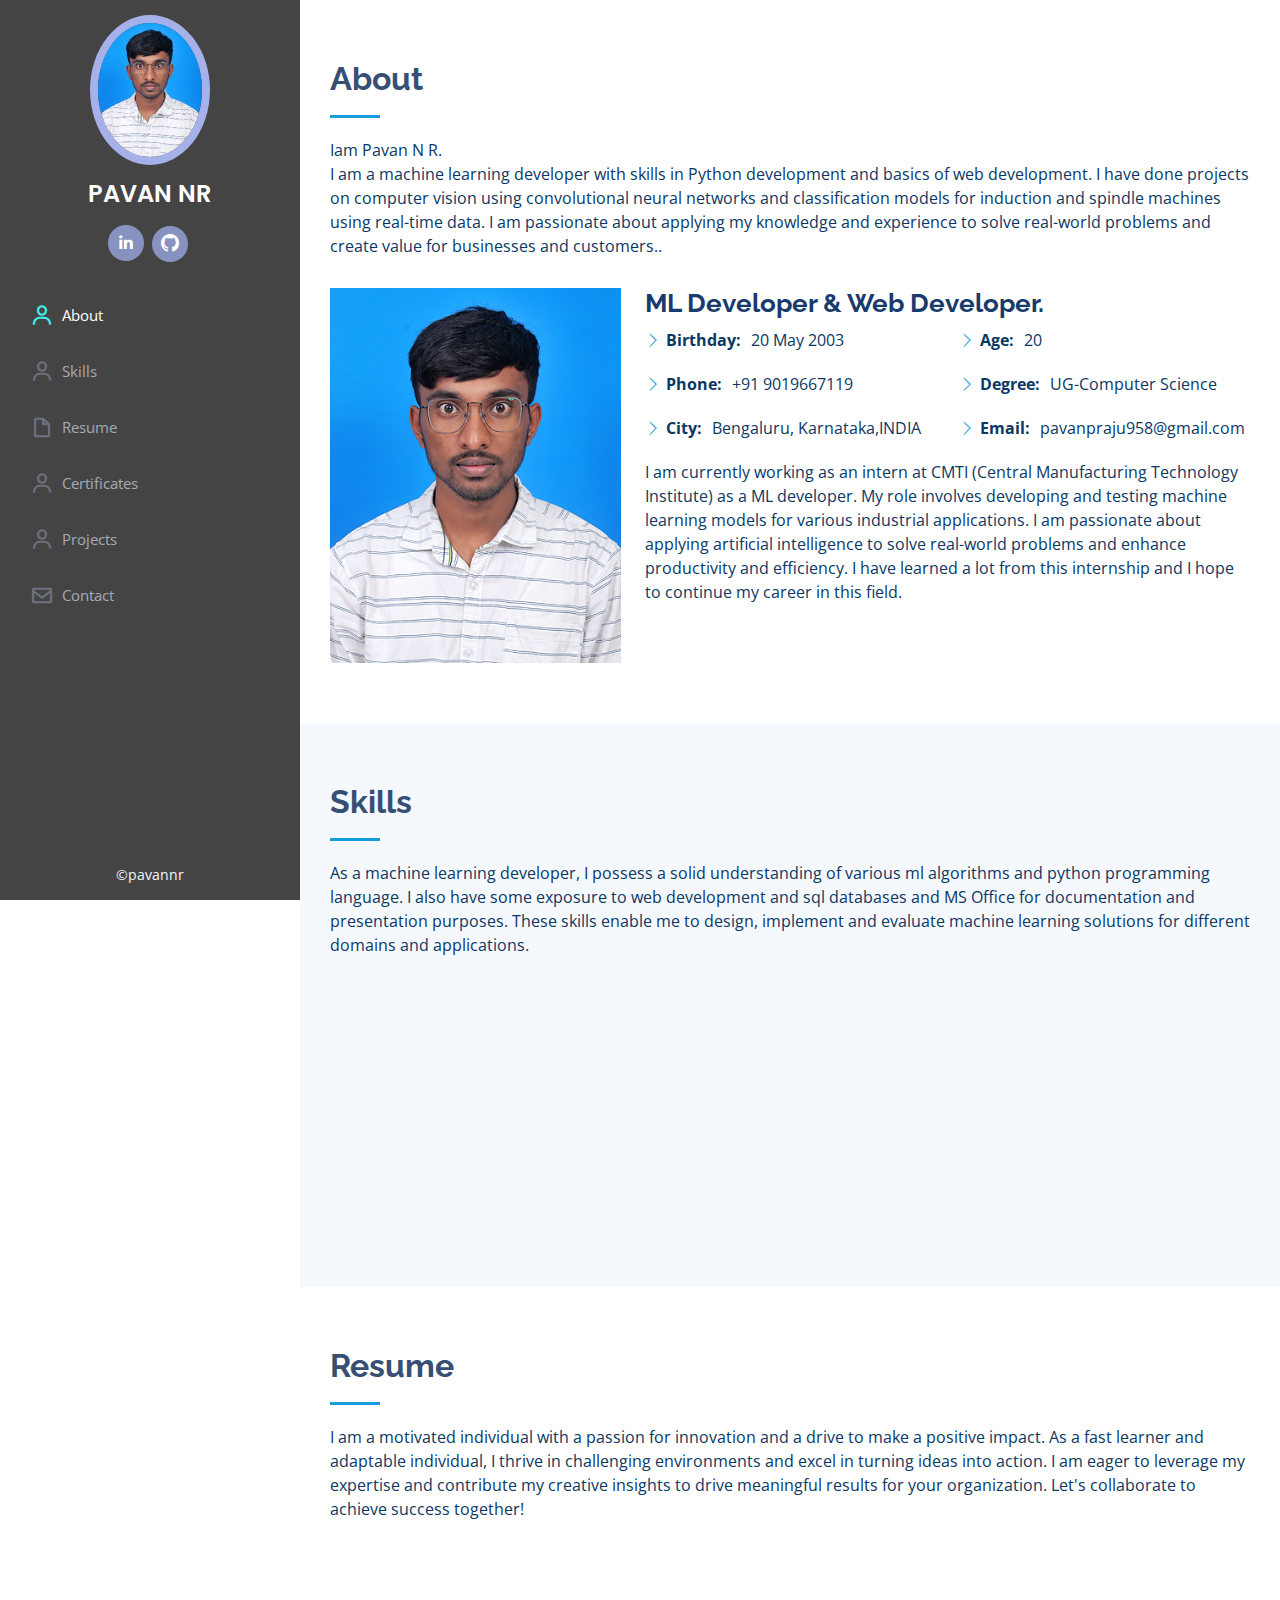
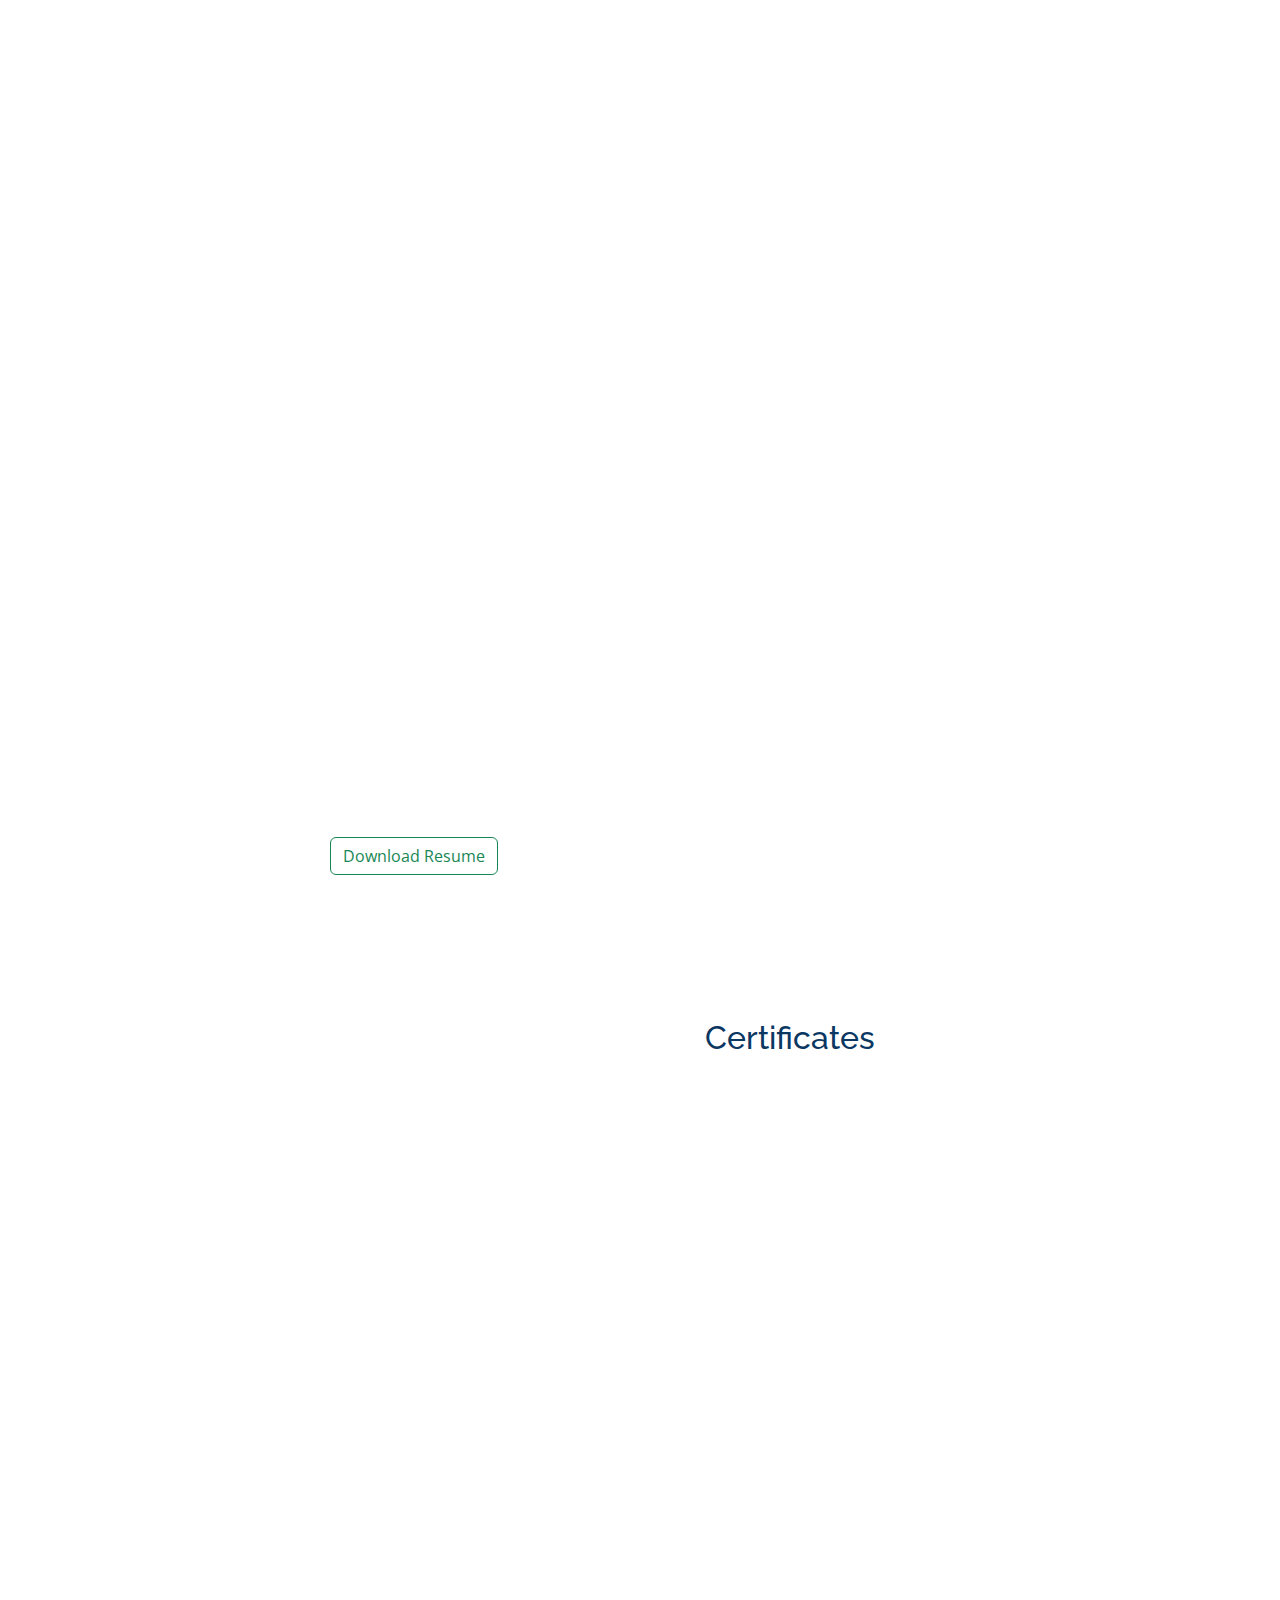
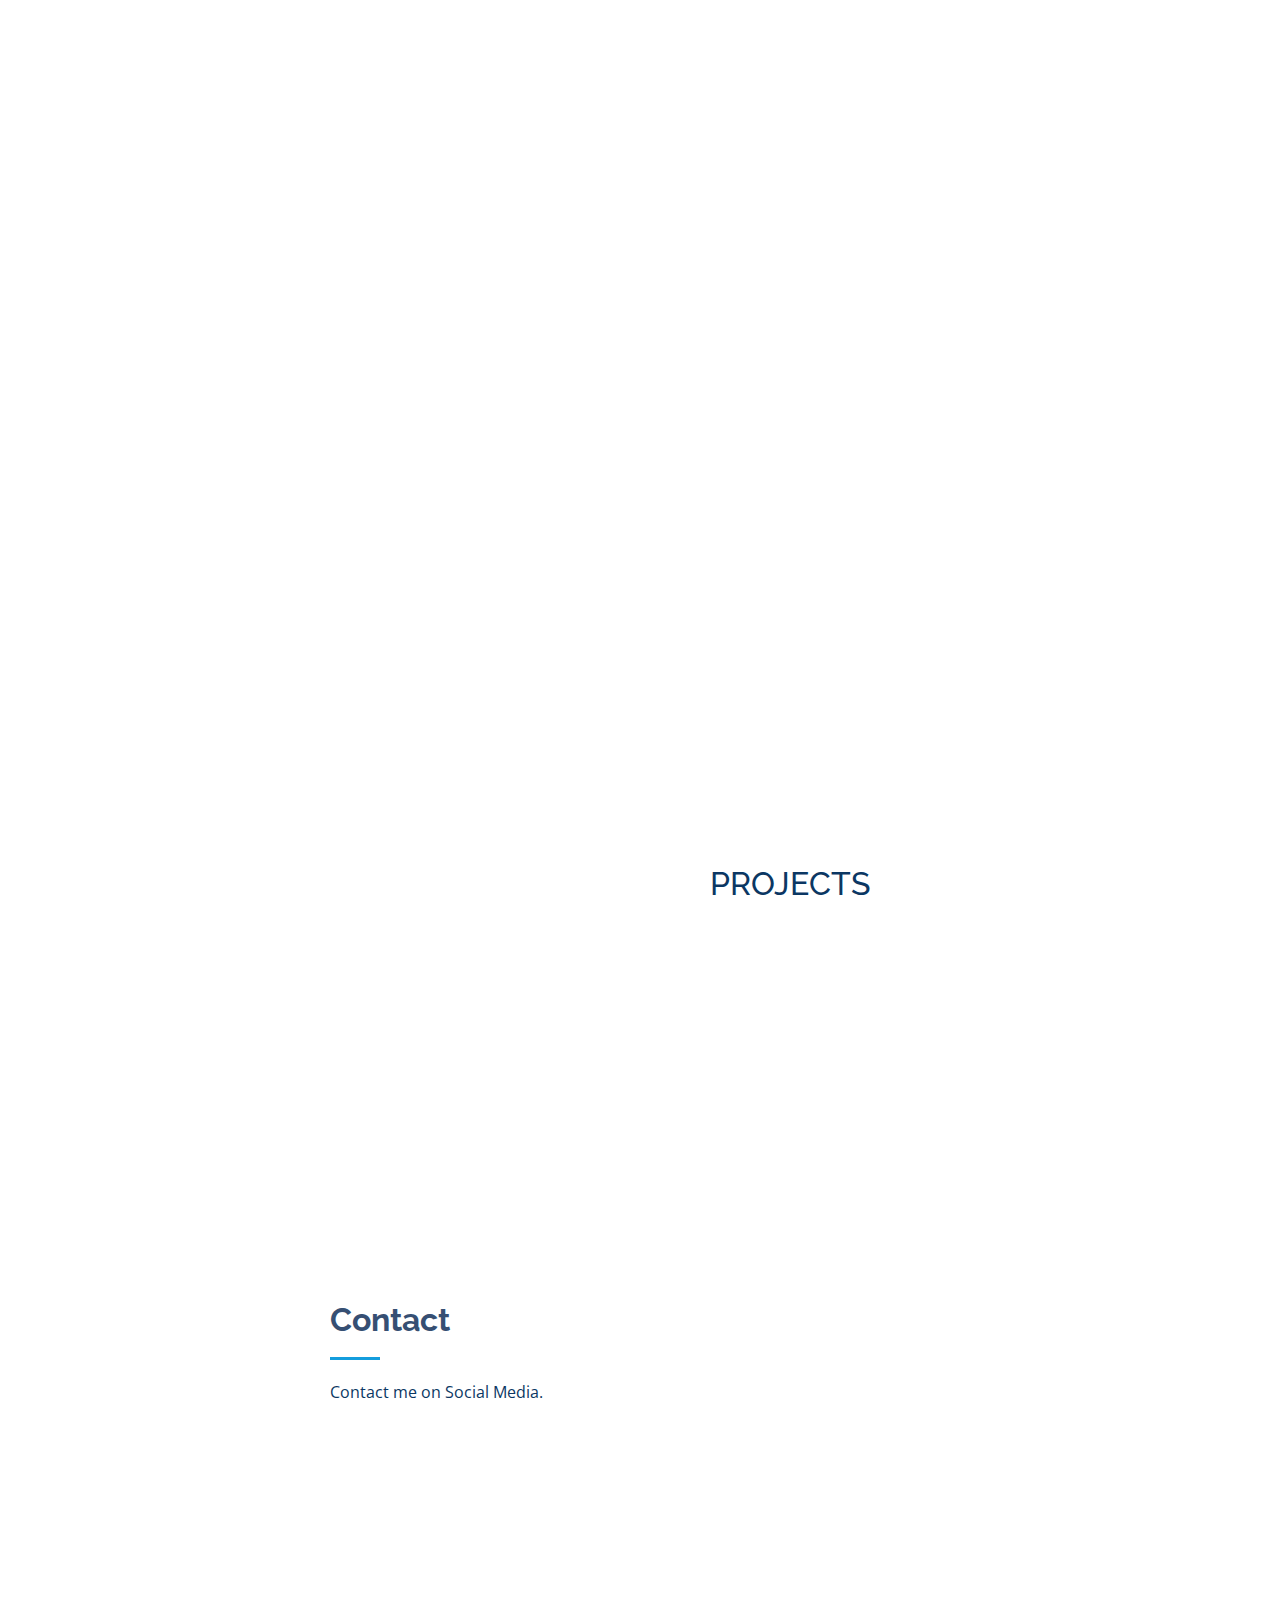
==== index.html @ 9318cbfc "Add files via upload" ====
<!DOCTYPE html>
<html lang="en">

<head>
    <meta charset="utf-8">
    <meta content="width=device-width, initial-scale=1.0" name="viewport">

    <title>Portfolio-Pavan</title>
    <meta content="" name="description">
    <meta content="" name="keywords">

    <link
        href="https://fonts.googleapis.com/css?family=Open+Sans:300,300i,400,400i,600,600i,700,700i|Raleway:300,300i,400,400i,500,500i,600,600i,700,700i|Poppins:300,300i,400,400i,500,500i,600,600i,700,700i"
        rel="stylesheet">

    <link href="styles/aos/aos.css" rel="stylesheet">
    <link href="styles/bootstrap/css/bootstrap.min.css" rel="stylesheet">
    <link href="styles/bootstrap-icons/bootstrap-icons.css" rel="stylesheet">
    <link href="styles/boxicons/css/boxicons.min.css" rel="stylesheet">
    <link href="styles/glightbox/css/glightbox.min.css" rel="stylesheet">
    <link href="styles/swiper/swiper-bundle.min.css" rel="stylesheet">

    <link href="css/style.css" rel="stylesheet">

</head>

<body>

    <i class="bi bi-list mobile-nav-toggle d-xl-none"></i>

    <header id="header">
        <div class="d-flex flex-column">

            <div class="profile">
                <img src="images/profile.jpg" alt="" class="img-fluid rounded-circle">
                <h1 class="text-light"><a href="index.html">PAVAN NR</a></h1>
                <div class="social-links mt-3 text-center">
                    <a href="https://www.linkedin.com/in/pavannr/" class="linkedin"><i class="bx bxl-linkedin"></i></a>
                    <a href="https://github.com/PavanNR958/" class="github"><i class="bi bi-github"></i></a>
                </div>
            </div>

            <nav id="navbar" class="nav-menu navbar">
                <ul>
                    <li><a href="#about" class="nav-link scrollto"><i class="bx bx-user"></i> <span>About</span></a>
                    </li>
                    <li><a href="#skills" class="nav-link scrollto"><i class="bx bx-user"></i> <span>Skills</span></a>
                    </li>
                    <li><a href="#resume" class="nav-link scrollto"><i class="bx bx-file-blank"></i>
                            <span>Resume</span></a></li>
                    <li><a href="#certificates" class="nav-link scrollto"><i class="bx bx-user"></i>
                            <span>Certificates</span></a></li>
                    <li><a href="#projects" class="nav-link scrollto"><i class="bx bx-user"></i>
                            <span>Projects</span></a></li>
                    <li><a href="#contact" class="nav-link scrollto"><i class="bx bx-envelope"></i>
                            <span>Contact</span></a></li>
                </ul>
            </nav>
        </div>
    </header>

    <main id="main">

        <section id="about" class="about">
            <div class="container">

                <div class="section-title">
                    <h2>About</h2>
                    <p>Iam Pavan N R.</h6>
                    <p>I am a machine learning developer with skills in Python development and basics of web
                        development. I have done projects on computer vision using convolutional neural networks and
                        classification models for induction and spindle machines using real-time data. I am passionate
                        about applying my knowledge and experience to solve real-world problems and create value for
                        businesses and customers..</p>
                </div>

                <div class="row">
                    <div class="col-lg-4" data-aos="fade-right">
                        <img src="images/profile.jpg" class="img-fluid" alt="">
                    </div>
                    <div class="col-lg-8 pt-4 pt-lg-0 content" data-aos="fade-left">
                        <h3>ML Developer &amp; Web Developer.</h3>
                        <div class="row">
                            <div class="col-lg-6">
                                <ul>
                                    <li><i class="bi bi-chevron-right"></i> <strong>Birthday:</strong> <span>20 May
                                            2003</span></li>
                                    <li><i class="bi bi-chevron-right"></i> <strong>Phone:</strong> <span>+91 9019667119
                                        </span></li>
                                    <li><i class="bi bi-chevron-right"></i> <strong>City:</strong> <span>Bengaluru,
                                            Karnataka,INDIA</span></li>
                                </ul>
                            </div>
                            <div class="col-lg-6">
                                <ul>
                                    <li><i class="bi bi-chevron-right"></i> <strong>Age:</strong> <span>20</span></li>
                                    <li><i class="bi bi-chevron-right"></i> <strong>Degree:</strong> <span>UG-Computer
                                            Science</span>
                                    </li>
                                    <li><i class="bi bi-chevron-right"></i> <strong>Email:</strong>
                                        <span>pavanpraju958@gmail.com</span>
                                    </li>
                                </ul>
                            </div>
                        </div>
                        <p>
                            I am currently working as an intern at CMTI (Central Manufacturing Technology Institute) as
                            a ML developer. My role involves developing and testing machine learning models for various
                            industrial applications. I am passionate about applying artificial intelligence to solve
                            real-world problems and enhance productivity and efficiency. I have learned a lot from this
                            internship and I hope to continue my career in this field.
                        </p>
                    </div>
                </div>

            </div>
        </section>

        <section id="skills" class="skills section-bg">
            <div class="container">

                <div class="section-title">
                    <h2>Skills</h2>
                    <p>As a machine learning developer, I possess a solid understanding of various ml algorithms and
                        python programming language. I also have some exposure to web development and sql databases and
                        MS Office for documentation and presentation purposes.
                        These skills enable me to design, implement and evaluate machine learning solutions for
                        different domains and applications.</p>
                </div>

                <div class="row skills-content">

                    <div class="col-lg-6" data-aos="fade-up">

                        <div class="progress">
                            <span class="skill">HTML <i class="val">100%</i></span>
                            <div class="progress-bar-wrap">
                                <div class="progress-bar" role="progressbar" aria-valuenow="100" aria-valuemin="0"
                                    aria-valuemax="100">
                                </div>
                            </div>
                        </div>

                        <div class="progress">
                            <span class="skill">CSS <i class="val">85%</i></span>
                            <div class="progress-bar-wrap">
                                <div class="progress-bar" role="progressbar" aria-valuenow="85" aria-valuemin="0"
                                    aria-valuemax="100">
                                </div>
                            </div>
                        </div>

                        <div class="progress">
                            <span class="skill">JavaScript <i class="val">70%</i></span>
                            <div class="progress-bar-wrap">
                                <div class="progress-bar" role="progressbar" aria-valuenow="70" aria-valuemin="0"
                                    aria-valuemax="100">
                                </div>
                            </div>
                        </div>

                        <div class="progress">
                            <span class="skill">MS Office <i class="val">100%</i></span>
                            <div class="progress-bar-wrap">
                                <div class="progress-bar" role="progressbar" aria-valuenow="100" aria-valuemin="0"
                                    aria-valuemax="100">
                                </div>
                            </div>
                        </div>

                    </div>

                    <div class="col-lg-6" data-aos="fade-up" data-aos-delay="100">

                        <div class="progress">
                            <span class="skill">Python <i class="val">90%</i></span>
                            <div class="progress-bar-wrap">
                                <div class="progress-bar" role="progressbar" aria-valuenow="90" aria-valuemin="0"
                                    aria-valuemax="100">
                                </div>
                            </div>
                        </div>

                        <div class="progress">
                            <span class="skill">C Program</Prog> <i class="val">90%</i></span>
                            <div class="progress-bar-wrap">
                                <div class="progress-bar" role="progressbar" aria-valuenow="90" aria-valuemin="0"
                                    aria-valuemax="100">
                                </div>
                            </div>
                        </div>

                        <div class="progress">
                            <span class="skill">MYSQL<i class="val">85%</i></span>
                            <div class="progress-bar-wrap">
                                <div class="progress-bar" role="progressbar" aria-valuenow="85" aria-valuemin="0"
                                    aria-valuemax="100">
                                </div>
                            </div>
                        </div>

                    </div>

                </div>

            </div>
        </section>

        <section id="resume" class="resume">
            <div class="container">

                <div class="section-title">
                    <h2>Resume</h2>
                    <p>I am a motivated individual with a passion for innovation and a drive to make a positive impact.
                        As a fast learner and adaptable individual, I thrive in challenging environments and excel in
                        turning ideas into action. I am eager to leverage my expertise and contribute my creative
                        insights to drive meaningful results for your organization. Let's collaborate to achieve success
                        together!</p>
                </div>

                <div class="row">
                    <div class="col-lg-6" data-aos="fade-up">
                        <h3 class="resume-title">Sumary</h3>
                        <div class="resume-item pb-0">
                            <h4>Pavan N R</h4>
                            <p><em>I am currently working as an intern at CMTI (Central Manufacturing Technology
                                    Institute) as
                                    a ML developer. My role involves developing and testing machine learning models for
                                    various
                                    industrial applications. I am passionate about applying artificial intelligence to
                                    solve
                                    real-world problems and enhance productivity and efficiency. I have learned a lot
                                    from this
                                    internship and I hope to continue my career in this field.</em></p>
                            <ul>
                                <li>Bengaluru,Karnataka</li>
                            </ul>
                        </div>

                        <h3 class="resume-title">Education</h3>
                        <div class="resume-item">
                            <h4>BE - Computer Science And Eng.</h4>
                            <h5>2020 - 2024</h5>
                            <p><em>Dr Ambedkar Institute Of Technology,Bengaluru</em></p>
                            <p>CGPA - 7.8</p>
                        </div>
                        <div class="resume-item">
                            <h4>PU - PCMB</h4>
                            <h5>2018 - 2020</h5>
                            <p><em>Swamy Vivekananda PU Collage, Chikkaballapura</em></p>
                            <p>Percentage - 84.9%</p>
                        </div>
                        <div class="resume-item">
                            <h4>SCHOOL - Class VI-X</h4>
                            <h5>2013 - 2018</h5>
                            <p><em>Jawahar Navodaya Vidyalaya, Chikkaballapura</em></p>
                            <p>Percentage - 64.16%</p>
                        </div>
                    </div>
                    
                    
                </div>
                <a href="https://drive.google.com/file/d/1mx9CLOX7u67LgdEyfRIXRDNWzuUhK4iF/view?usp=sharing"><button
                        class="btn btn-outline-success " type="button">Download Resume</button></a>
            </div>

            
            
        </section>

        <section id="certificates" class="bx-certification">
            <h2 class="text-center mb-4 pb-4">Certificates</h2>

            <div class="row" data-aos="fade-up">

                <div class="col-md-6 mb-4 text-center">
                    <h3 class="mb-4">Python Courses Completed</h3>
                    <ul class="list-group ">
                        <li class="list-group-item">Python Classes and Inheritance</li>
                        <li class="list-group-item">Python Project: pillow, tesseract, and opencv</li>
                        <li class="list-group-item">Python Basics</li>
                        <li class="list-group-item">Data Collection and Processing with Python</li>
                        <li class="list-group-item">Python Functions, Files, and Dictionaries</li>
                    </ul>
                </div>

                <div class="col-md-6 mb-4">

                    <div class="card mb-4">
                        <img src="images/pyhton.jpg" class="card-img-top certificate-image" alt="Python Certificate">
                        <div class="card-body text-center">
                            <h5 class="card-title">Python Certification</h5>
                            <h5>University of Michigan</h5>
                        </div>
                        <a href="https://coursera.org/share/a9dcd107085fae0ab49439a4edb64002"
                            class=" mt-5 btn btn-outline-primary">Know More</a>
                    </div>
                </div>
            </div>


            <div class="row" data-aos="fade-up">

                <div class="col-md-6 mb-4 text-center">
                    <h3 class="mb-4">Databases and SQL for Data Science with Python</h3>
                    <p>"I am excited to share that I have successfully completed a comprehensive SQL and database
                        course. This experience has equipped me with a strong foundation in database management, query
                        optimization, and data manipulation using SQL."</p>

                </div>


                <div class="col-md-6 mb-4">
                    <div class="card mb-4">
                        <img src="images/dbms.jpg" class="card-img-top certificate-image" alt="Certificate 2">
                        <div class="card-body text-center">
                            <h5 class="card-title">DBMS certificaiton</h5>

                            <h5 class="mb-4">Databases and SQL for Data Science with Python</h5>
                        </div>
                        <a href="https://coursera.org/share/48d1d71f41cce4c45d6b3846712d8c98"
                            class=" mt-5 btn btn-outline-primary">Know More</a>
                    </div>
                </div>
            </div>

        </section>

        <section id="projects" class="bx-">
            <h2 class="text-center mb-4 pb-4">PROJECTS</h2>

            <div class="row" data-aos="fade-up">

                <div class="col-md-6 mb-4 text-center">
                    <h3 class="mb-4">Sign Language Conversion - IoT</h3>
                </div>

                <div class="col-md-6 mb-4 text-center">
                    <h3 class="mb-4">Airline Reservation Management System-DBMS</h3>
                </div>

            </div>


            <div class="row" data-aos="fade-up">

                <div class="col-md-6 mb-4 text-center">
                    <h3 class="mb-4">PCB Defect Detection - ML Project</p>

                </div>

                <div class="col-md-6 mb-4 text-center">
                    <h3 class="mb-4">Automatic Number Plate Detection - ML Project</p>

                </div>

            </div>

        </section>

        <section id="contact" class="contact">
            <div class="container">

                <div class="section-title">
                    <h2>Contact</h2>
                    <p>Contact me on Social Media.</p>
                </div>

                <div class="row" data-aos="fade-in">

                    <div class="col-lg-5 d-flex align-items-stretch">
                        <div class="info">
                            <div class="address">
                                <i class="bi bi-geo-alt"></i>
                                <h4>Location:</h4>
                                <p>Sahakar Nagar, Bengaluru</p>
                            </div>

                            <div class="email">
                                <i class="bi bi-envelope"></i>
                                <h4>Email:</h4>
                                <p>pavanpraju958@gmail.com</p>
                            </div>

                            <div class="phone">
                                <i class="bi bi-phone"></i>
                                <h4>Call:</h4>
                                <p>+91 9019667119</p>
                            </div>
                        </div>

                    </div>

                    <div class="col-lg-7 mt-5 mt-lg-0 d-flex align-items-stretch">
                        <form action="#" method="post" role="form" class="php-email-form">
                            <div class="row">
                                <div class="form-group col-md-6">
                                    <label for="name">Your Name</label>
                                    <input type="text" name="name" class="form-control" id="name" required>
                                </div>
                                <div class="form-group col-md-6">
                                    <label for="name">Your Email</label>
                                    <input type="email" class="form-control" name="email" id="email" required>
                                </div>
                            </div>
                            <div class="form-group">
                                <label for="name">Subject</label>
                                <input type="text" class="form-control" name="subject" id="subject" required>
                            </div>
                            <div class="form-group">
                                <label for="name">Message</label>
                                <textarea class="form-control" name="message" rows="10" required></textarea>
                            </div>
                            <div class="my-3">
                                <div class="loading">Loading</div>
                                <div class="error-message"></div>
                                <div class="sent-message">Your message has been sent. Thank you!</div>
                            </div>
                            <div class="text-center"><button type="submit"
                                    class="btn btn-outline-success ">Submit</button>
                            </div>
                        </form>
                    </div>

                </div>

            </div>
        </section>

    </main>

    <footer id="footer">
        <div class="container">
            <div class="copyright">
                &copy;pavannr</span></strong>
            </div>
        </div>
    </footer>

    <a href="#" class="back-to-top d-flex align-items-center justify-content-center"><i
            class="bi bi-arrow-up-short"></i></a>

    <script src="styles/purecounter/purecounter_vanilla.js"></script>
    <script src="styles/aos/aos.js"></script>
    <script src="styles/bootstrap/js/bootstrap.bundle.min.js"></script>
    <script src="styles/glightbox/js/glightbox.min.js"></script>
    <script src="styles/isotope-layout/isotope.pkgd.min.js"></script>
    <script src="styles/swiper/swiper-bundle.min.js"></script>
    <script src="styles/typed.js/typed.umd.js"></script>
    <script src="styles/waypoints/noframework.waypoints.js"></script>
    <script src="styles/php-email-form/validate.js"></script>
    <script src="js/main.js"></script>

</body>

</html>
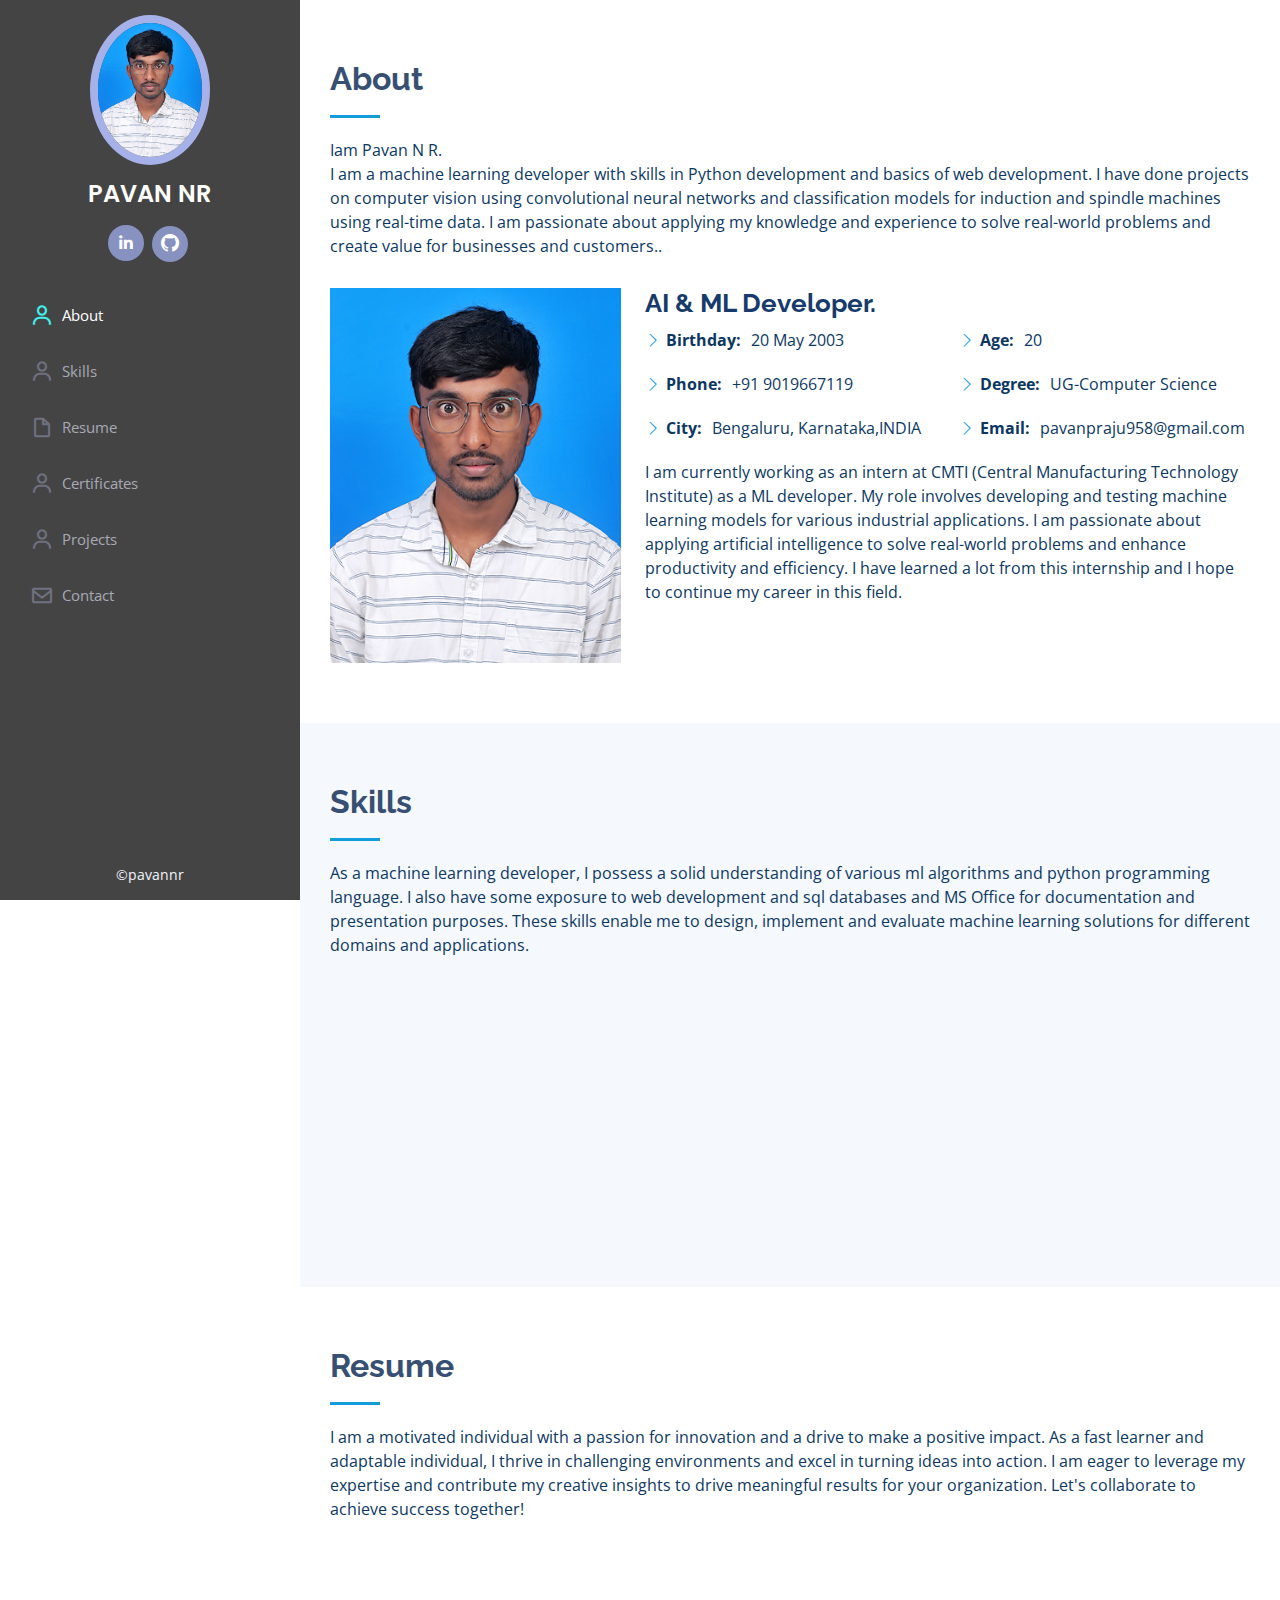
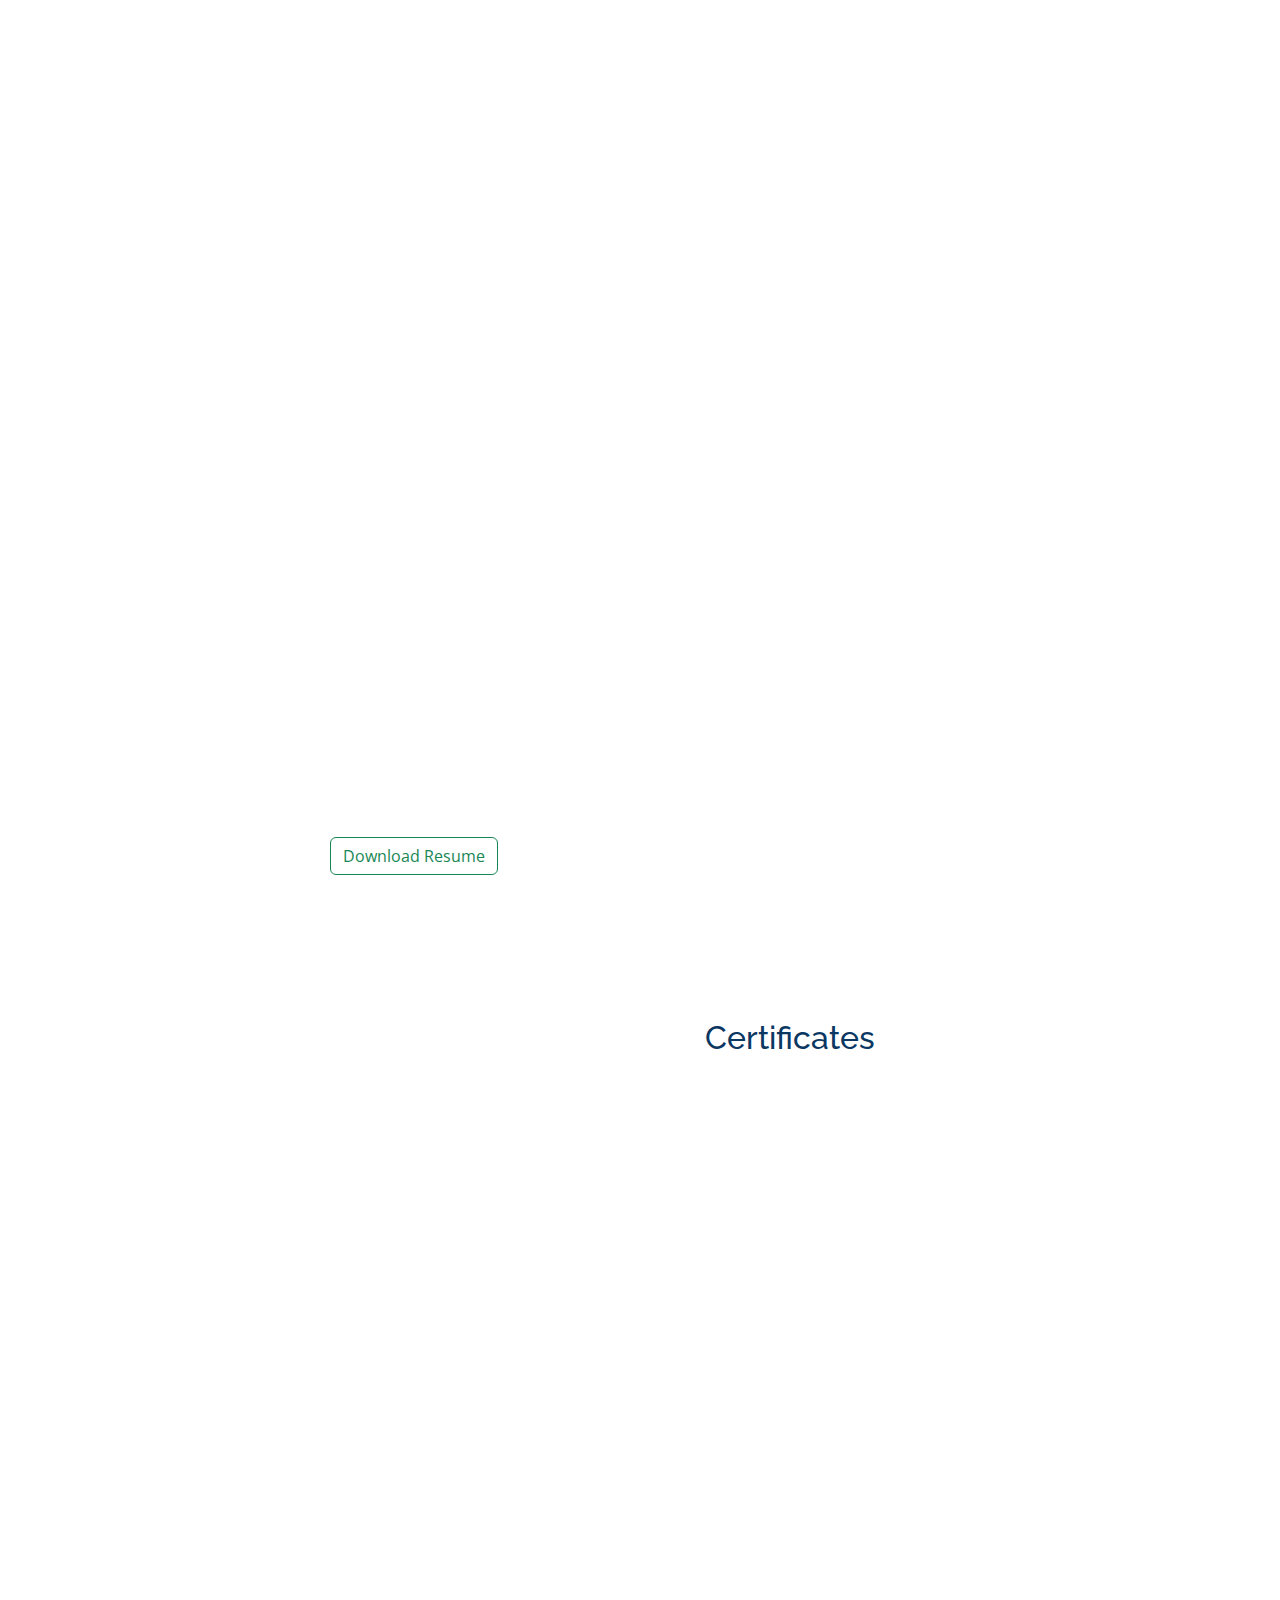
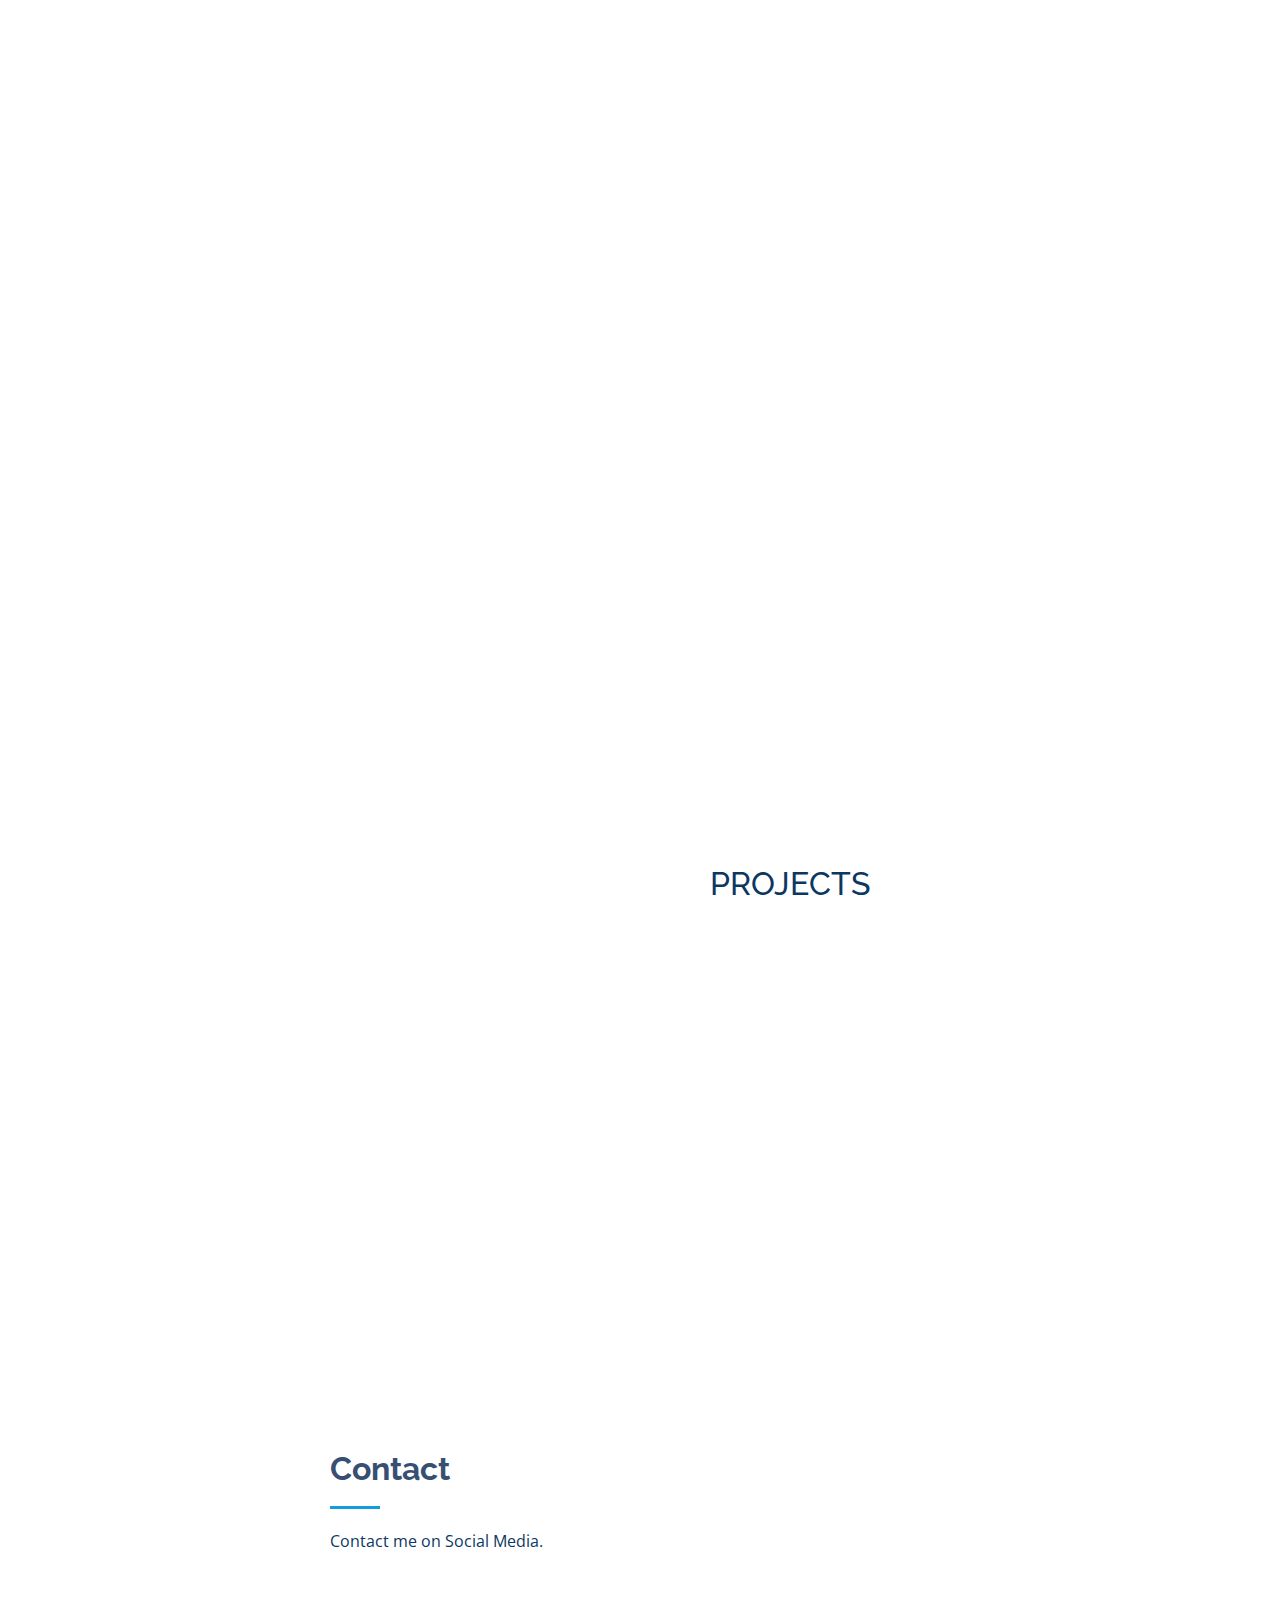
==== commit 6af0ddb7: "Update index.html" ====
--- a/index.html
+++ b/index.html
@@ -79,7 +79,7 @@
                         <img src="images/profile.jpg" class="img-fluid" alt="">
                     </div>
                     <div class="col-lg-8 pt-4 pt-lg-0 content" data-aos="fade-left">
-                        <h3>ML Developer &amp; Web Developer.</h3>
+                        <h3>AI &amp; ML Developer.</h3>
                         <div class="row">
                             <div class="col-lg-6">
                                 <ul>
@@ -260,7 +260,7 @@
                     
                     
                 </div>
-                <a href="https://drive.google.com/file/d/1mx9CLOX7u67LgdEyfRIXRDNWzuUhK4iF/view?usp=sharing"><button
+                <a href="https://drive.google.com/file/d/1R8-Eg53DuZpxVeOQCTGXZCtSbbTtTgiT/view?usp=sharing"><button
                         class="btn btn-outline-success " type="button">Download Resume</button></a>
             </div>
 
@@ -332,11 +332,23 @@
             <div class="row" data-aos="fade-up">
 
                 <div class="col-md-6 mb-4 text-center">
+                    <h3 class="mb-4">Real Time Deployment of ML Model <br> For Machine State Detection - ML Project./h3>
+                </div>
+
+                <div class="col-md-6 mb-4 text-center">
+                    <h3 class="mb-4">PCB Defect Detection - ML Project</h3>
+                </div>
+
+            </div>
+
+            <div class="row" data-aos="fade-up">
+
+                <div class="col-md-6 mb-4 text-center">
                     <h3 class="mb-4">Sign Language Conversion - IoT</h3>
                 </div>
 
                 <div class="col-md-6 mb-4 text-center">
-                    <h3 class="mb-4">Airline Reservation Management System-DBMS</h3>
+                    <h3 class="mb-4">Airline Reservation Management System - DBMS</h3>
                 </div>
 
             </div>
@@ -345,7 +357,7 @@
             <div class="row" data-aos="fade-up">
 
                 <div class="col-md-6 mb-4 text-center">
-                    <h3 class="mb-4">PCB Defect Detection - ML Project</p>
+                    <h3 class="mb-4">Conversion Of Handwritten Number To Digital Number - ML Project</p>
 
                 </div>
 
@@ -453,4 +465,4 @@
 
 </body>
 
-</html>+</html>
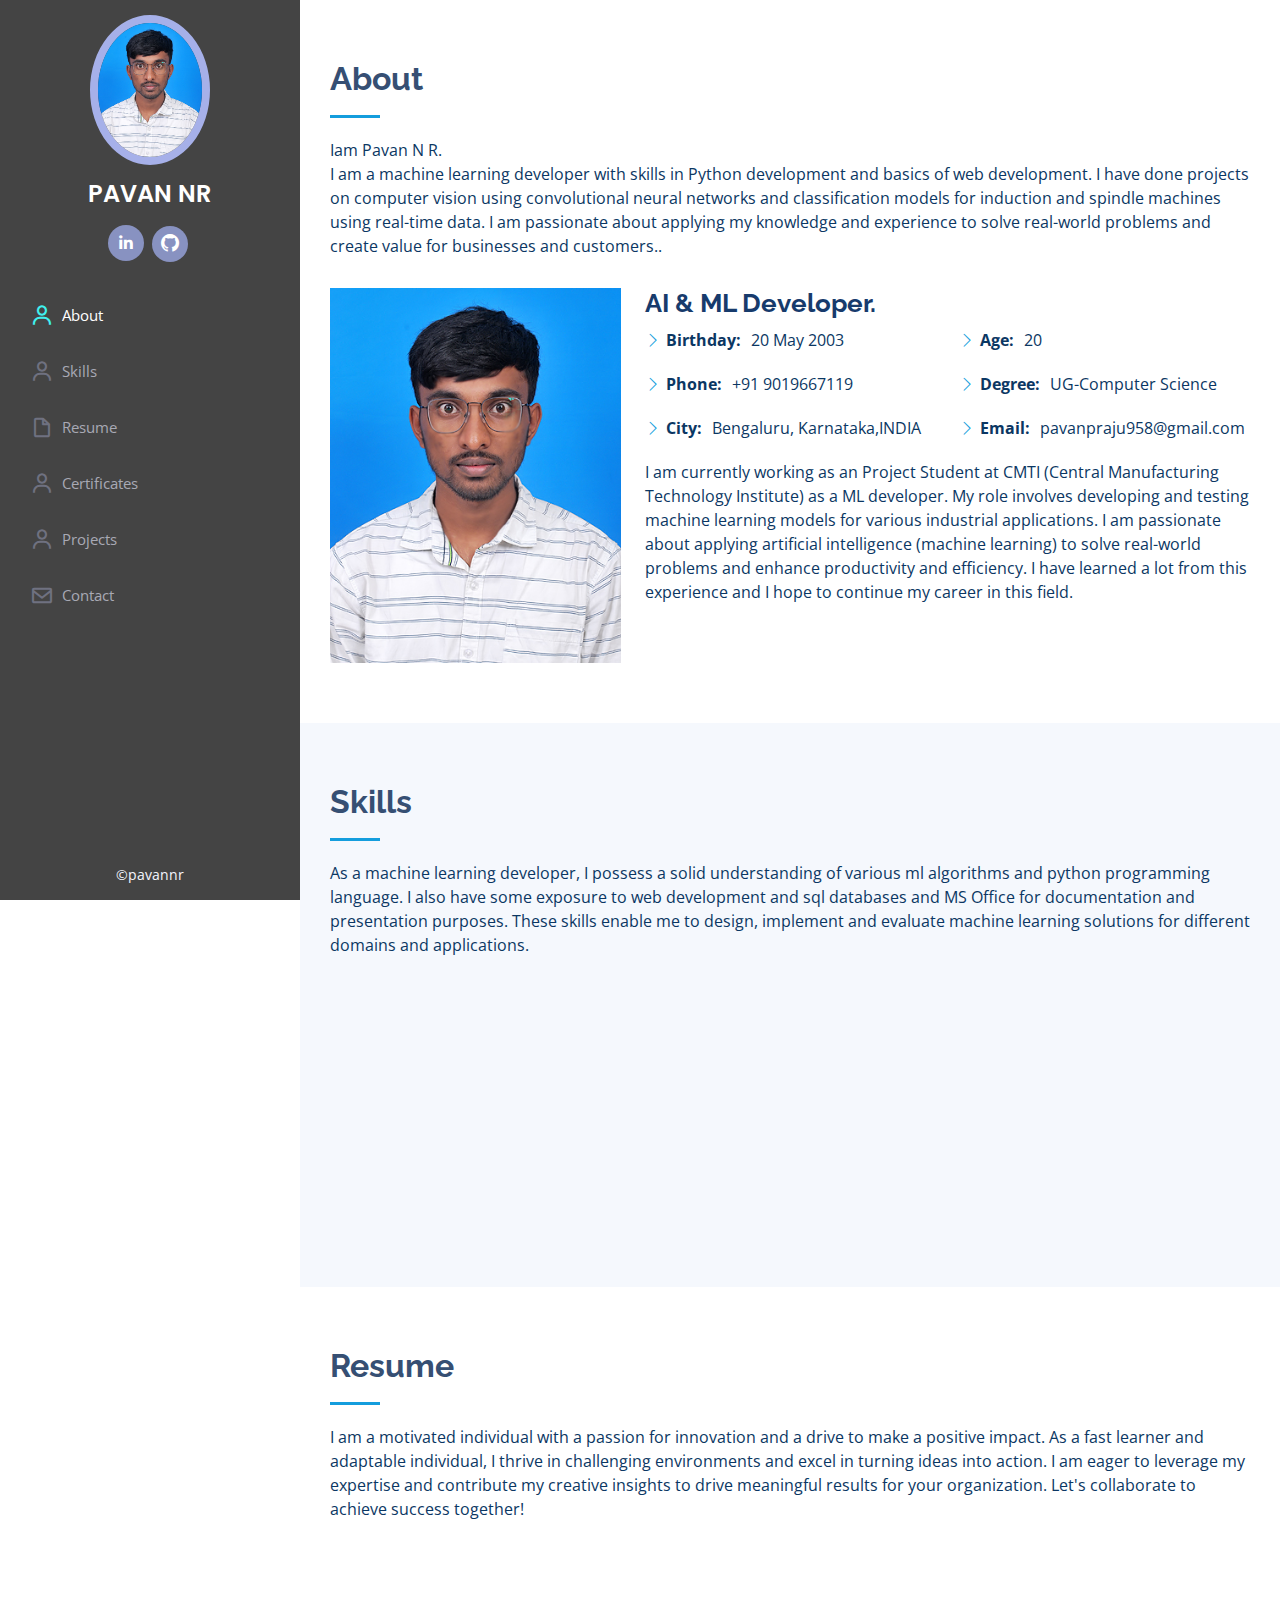
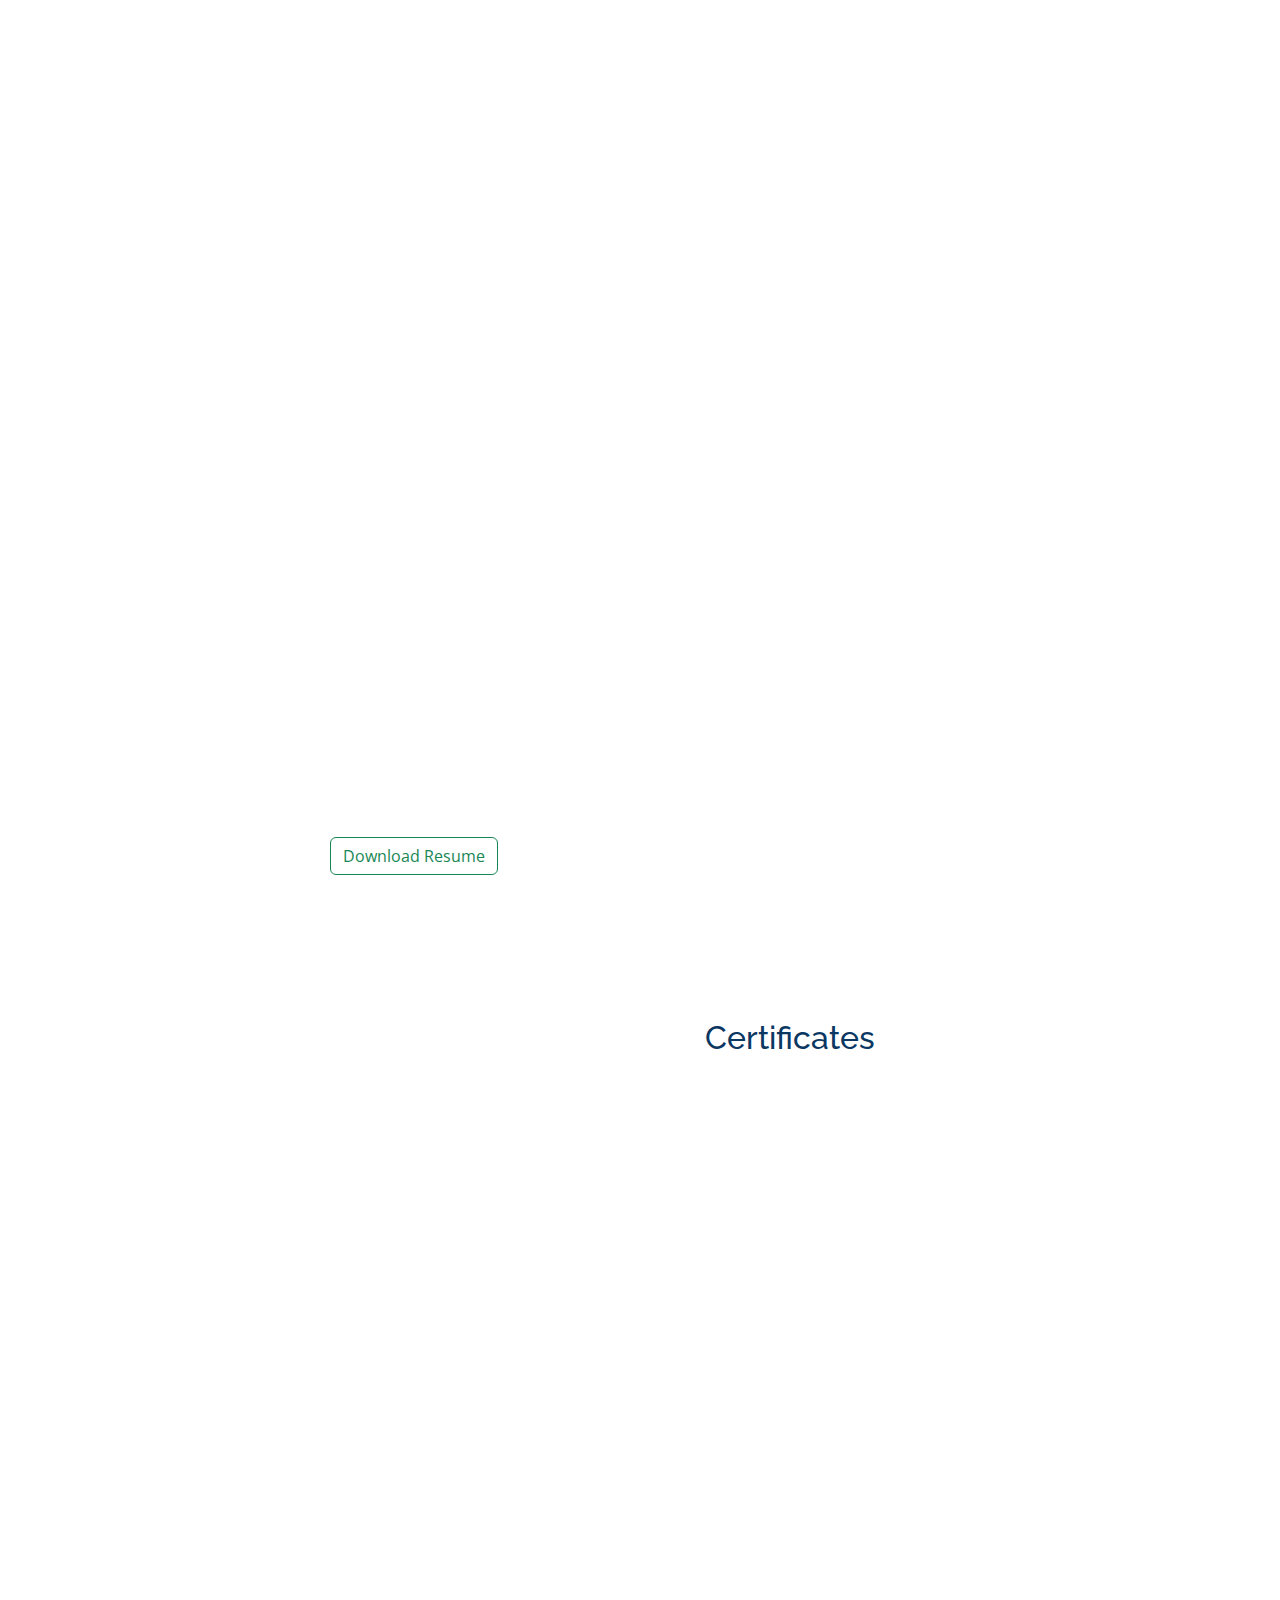
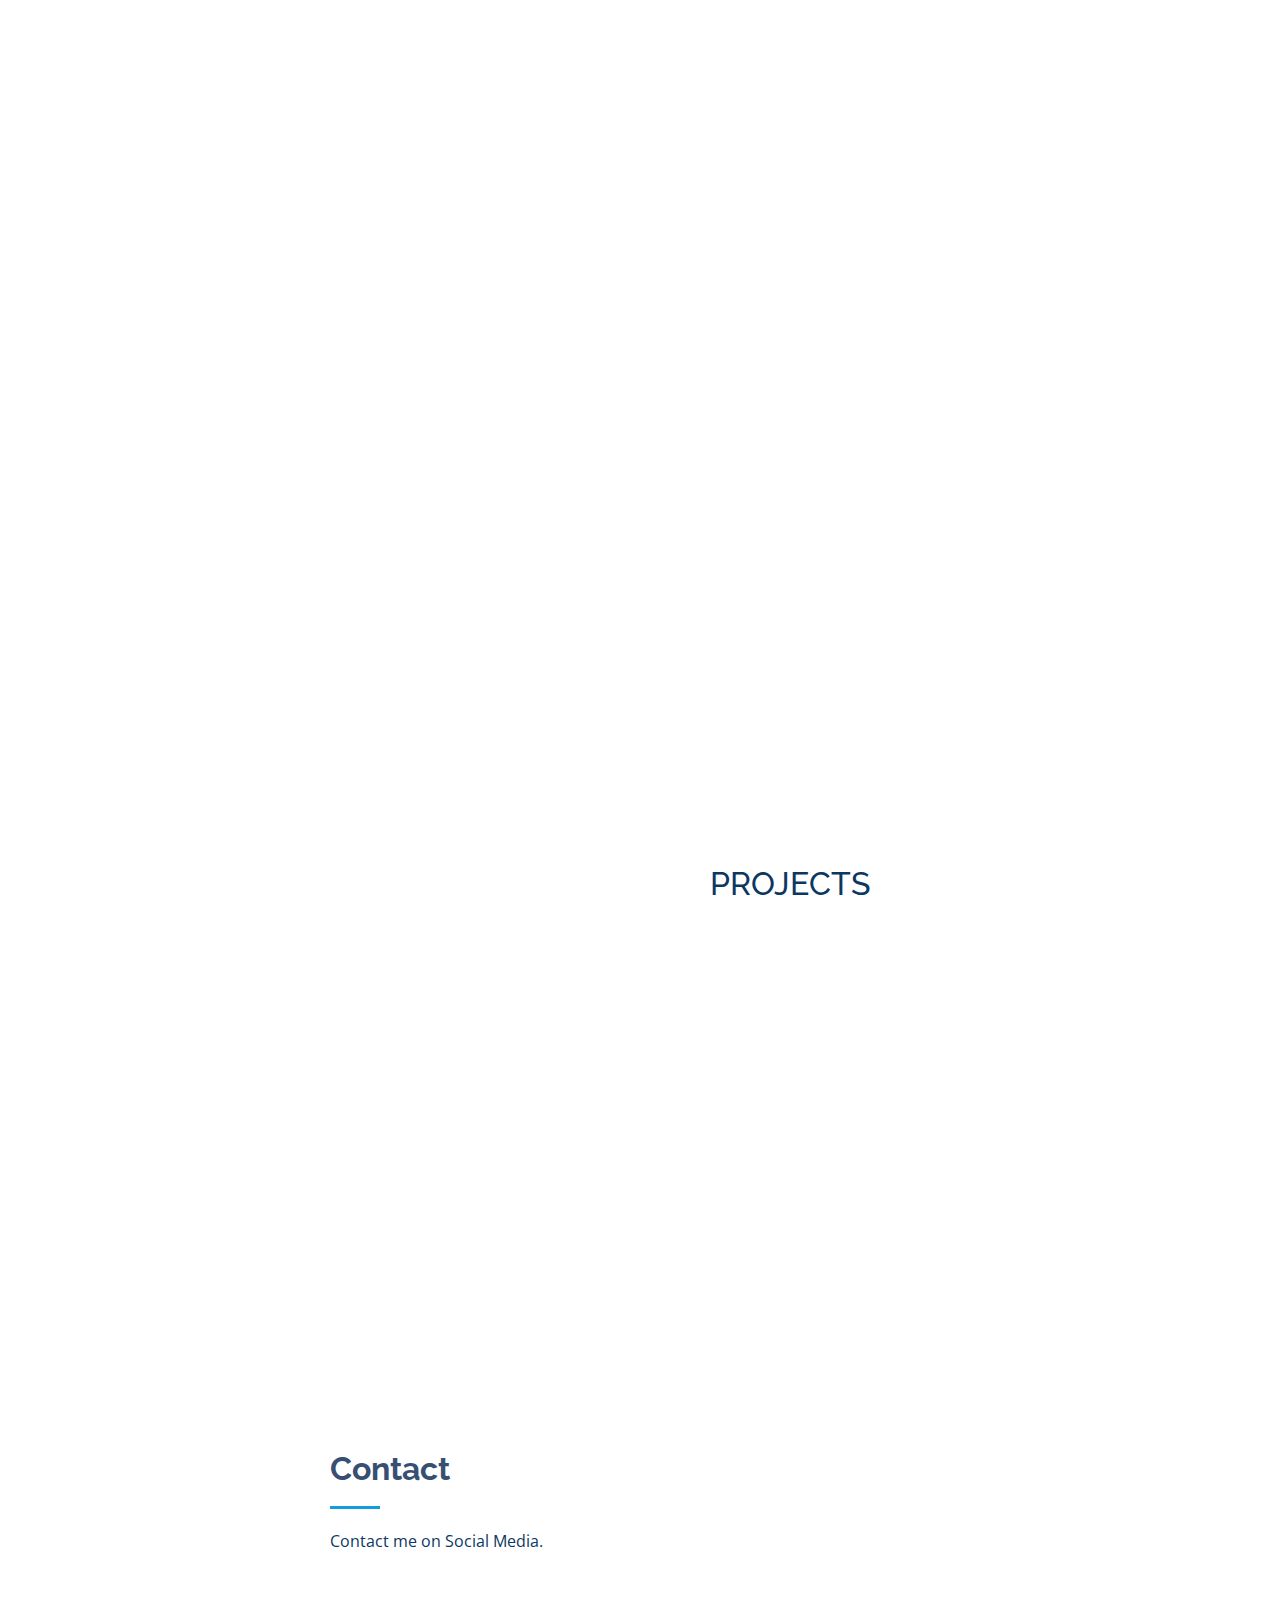
==== commit cfc676bf: "Update index.html" ====
--- a/index.html
+++ b/index.html
@@ -104,11 +104,11 @@
                             </div>
                         </div>
                         <p>
-                            I am currently working as an intern at CMTI (Central Manufacturing Technology Institute) as
+                            I am currently working as an Project Student at CMTI (Central Manufacturing Technology Institute) as
                             a ML developer. My role involves developing and testing machine learning models for various
-                            industrial applications. I am passionate about applying artificial intelligence to solve
+                            industrial applications. I am passionate about applying artificial intelligence (machine learning) to solve
                             real-world problems and enhance productivity and efficiency. I have learned a lot from this
-                            internship and I hope to continue my career in this field.
+                            experience and I hope to continue my career in this field.
                         </p>
                     </div>
                 </div>
@@ -223,15 +223,15 @@
                         <h3 class="resume-title">Sumary</h3>
                         <div class="resume-item pb-0">
                             <h4>Pavan N R</h4>
-                            <p><em>I am currently working as an intern at CMTI (Central Manufacturing Technology
+                            <p><em>I am currently working as an Project Student at CMTI (Central Manufacturing Technology
                                     Institute) as
                                     a ML developer. My role involves developing and testing machine learning models for
                                     various
-                                    industrial applications. I am passionate about applying artificial intelligence to
+                                    industrial applications. I am passionate about applying machine learning models to
                                     solve
                                     real-world problems and enhance productivity and efficiency. I have learned a lot
                                     from this
-                                    internship and I hope to continue my career in this field.</em></p>
+                                    experience and I hope to continue my career in this field.</em></p>
                             <ul>
                                 <li>Bengaluru,Karnataka</li>
                             </ul>
@@ -242,7 +242,7 @@
                             <h4>BE - Computer Science And Eng.</h4>
                             <h5>2020 - 2024</h5>
                             <p><em>Dr Ambedkar Institute Of Technology,Bengaluru</em></p>
-                            <p>CGPA - 7.8</p>
+                            <p>CGPA - 7.86</p>
                         </div>
                         <div class="resume-item">
                             <h4>PU - PCMB</h4>
@@ -260,7 +260,7 @@
                     
                     
                 </div>
-                <a href="https://drive.google.com/file/d/1R8-Eg53DuZpxVeOQCTGXZCtSbbTtTgiT/view?usp=sharing"><button
+                <a href="https://drive.google.com/file/d/1Ke_AVtIyBI8x5DX6kTF40ShxIe8jXoIR/view?usp=sharing"><button
                         class="btn btn-outline-success " type="button">Download Resume</button></a>
             </div>
 
@@ -332,7 +332,7 @@
             <div class="row" data-aos="fade-up">
 
                 <div class="col-md-6 mb-4 text-center">
-                    <h3 class="mb-4">Real Time Deployment of ML Model <br> For Machine State Detection - ML Project./h3>
+                    <h3 class="mb-4">Real Time Deployment of ML Model <br> For Machine State Detection - ML Project.</h3>
                 </div>
 
                 <div class="col-md-6 mb-4 text-center">
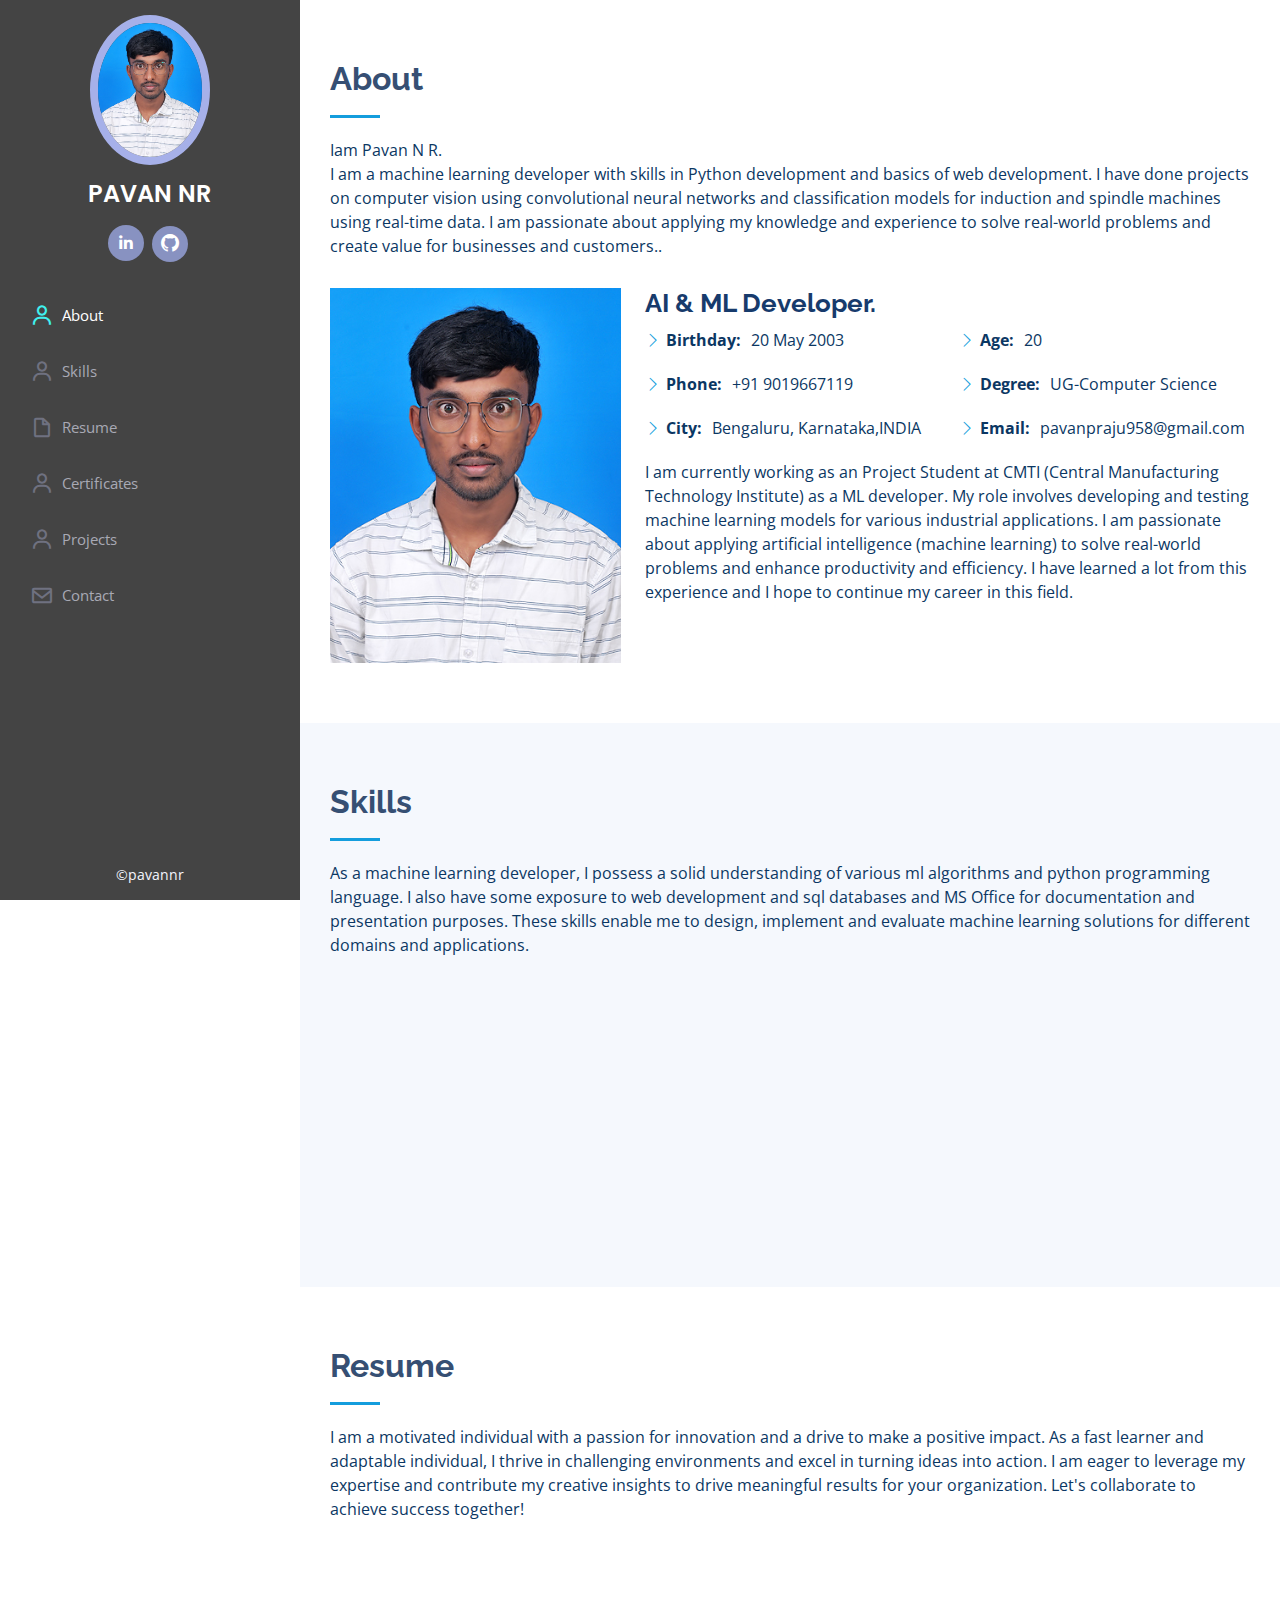
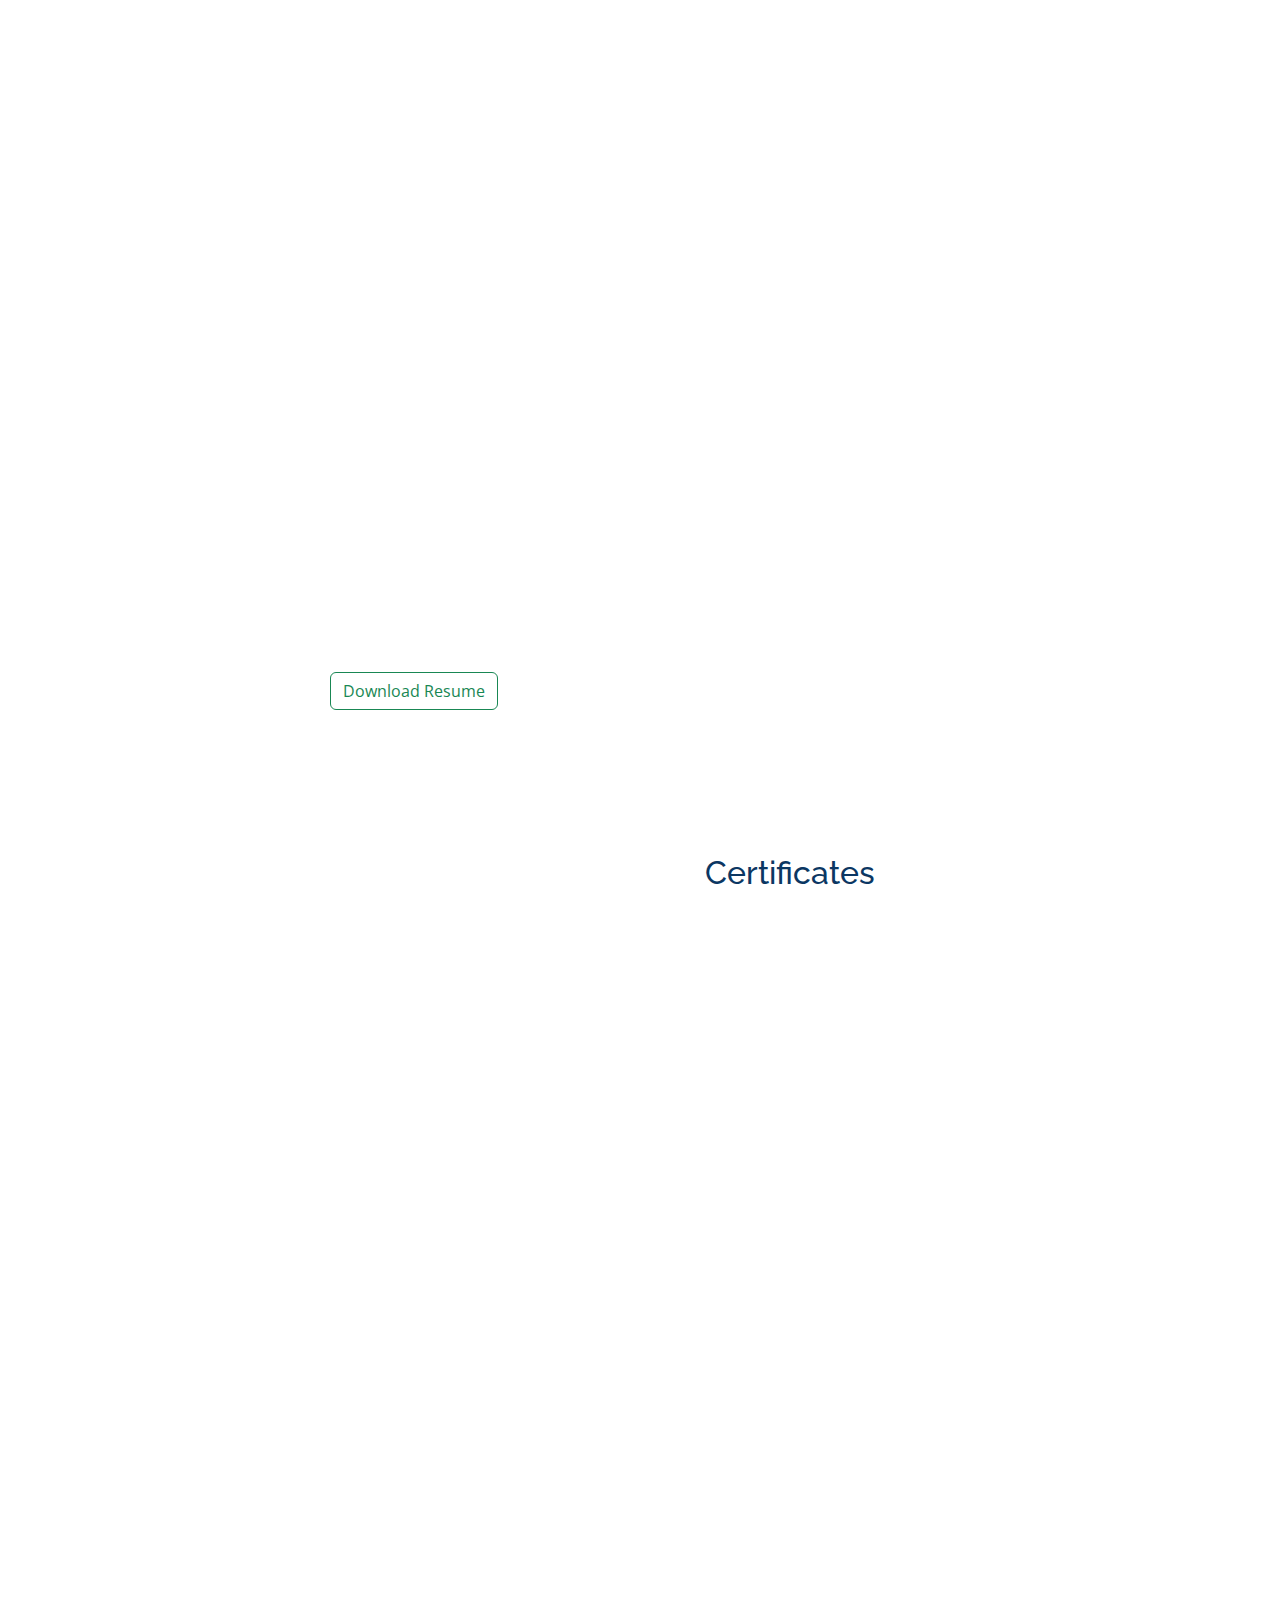
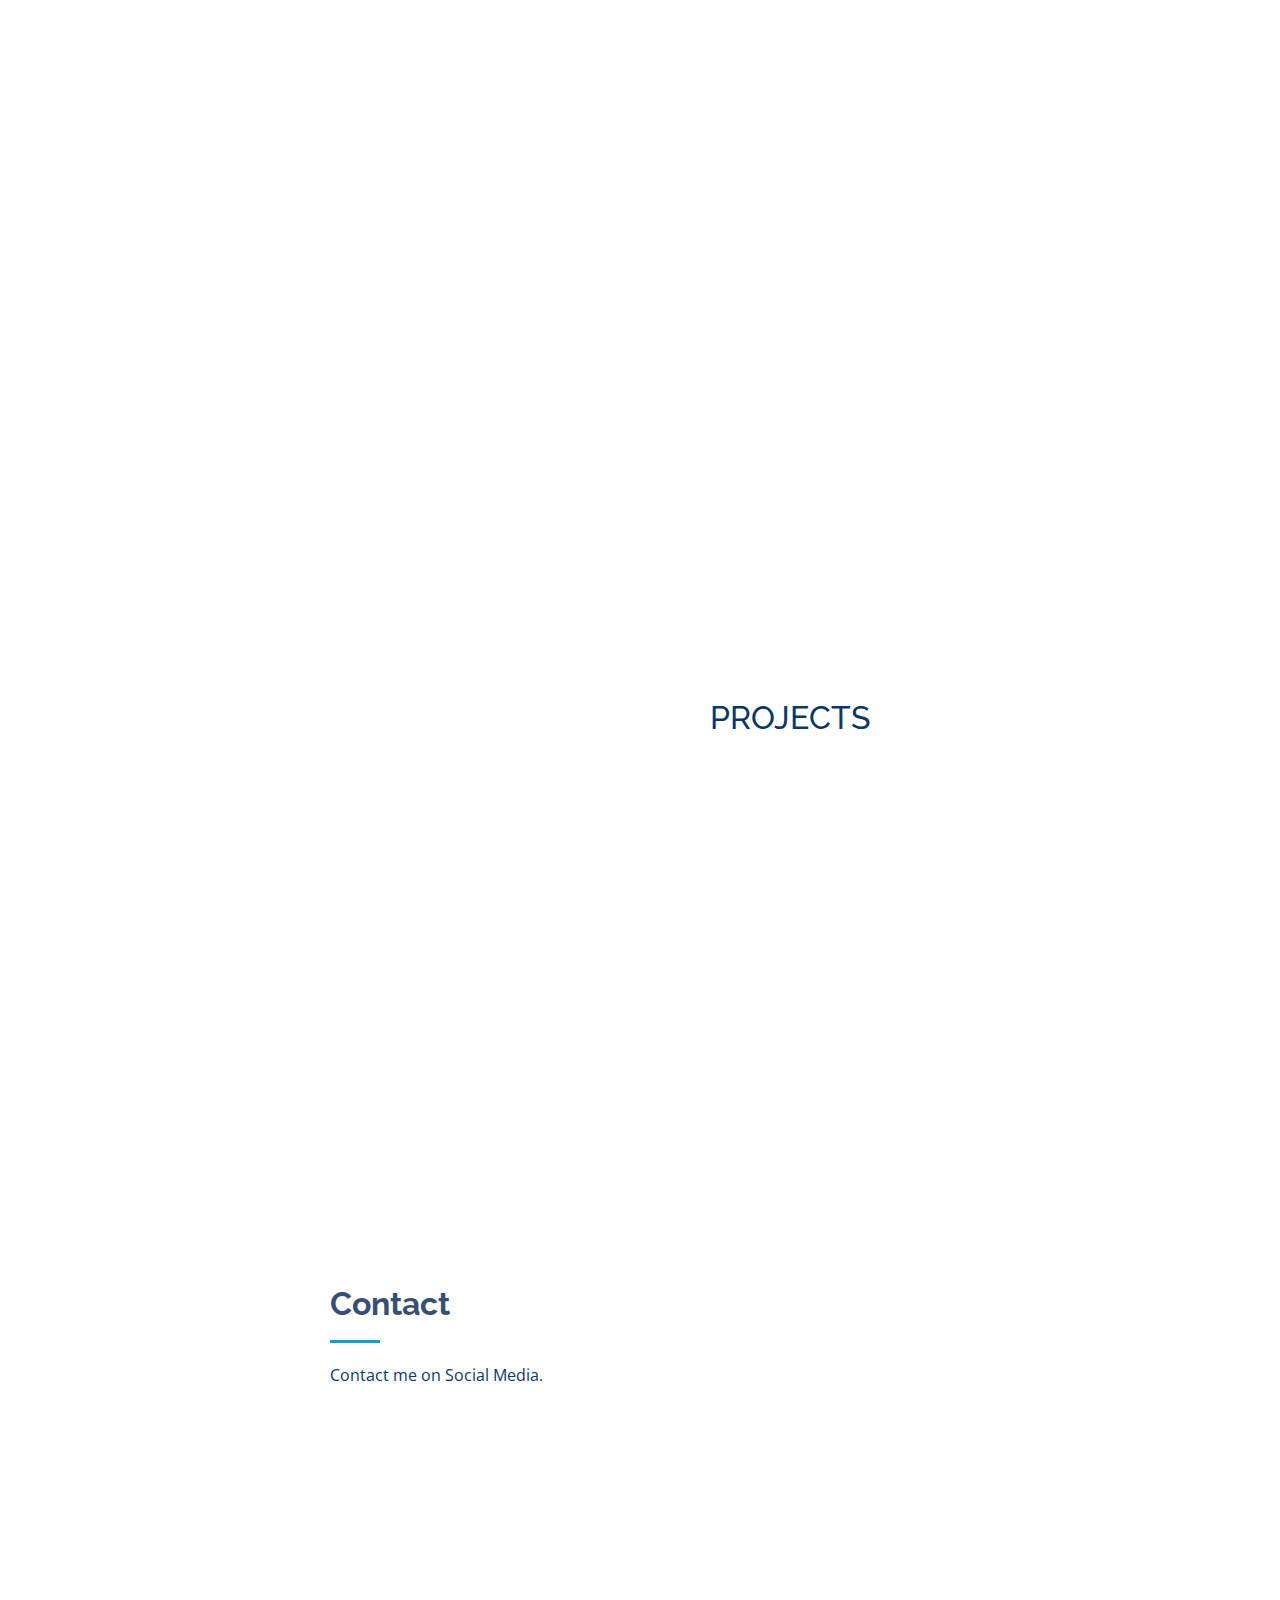
==== commit 0a7aebb8: "Update index.html" ====
--- a/index.html
+++ b/index.html
@@ -250,17 +250,11 @@
                             <p><em>Swamy Vivekananda PU Collage, Chikkaballapura</em></p>
                             <p>Percentage - 84.9%</p>
                         </div>
-                        <div class="resume-item">
-                            <h4>SCHOOL - Class VI-X</h4>
-                            <h5>2013 - 2018</h5>
-                            <p><em>Jawahar Navodaya Vidyalaya, Chikkaballapura</em></p>
-                            <p>Percentage - 64.16%</p>
-                        </div>
                     </div>
                     
                     
                 </div>
-                <a href="https://drive.google.com/file/d/1Ke_AVtIyBI8x5DX6kTF40ShxIe8jXoIR/view?usp=sharing"><button
+                <a href="https://drive.google.com/file/d/1GDd3yIjHTvZIFwwAkE60vPwSVFobd_4f/view?usp=sharing"><button
                         class="btn btn-outline-success " type="button">Download Resume</button></a>
             </div>
 
